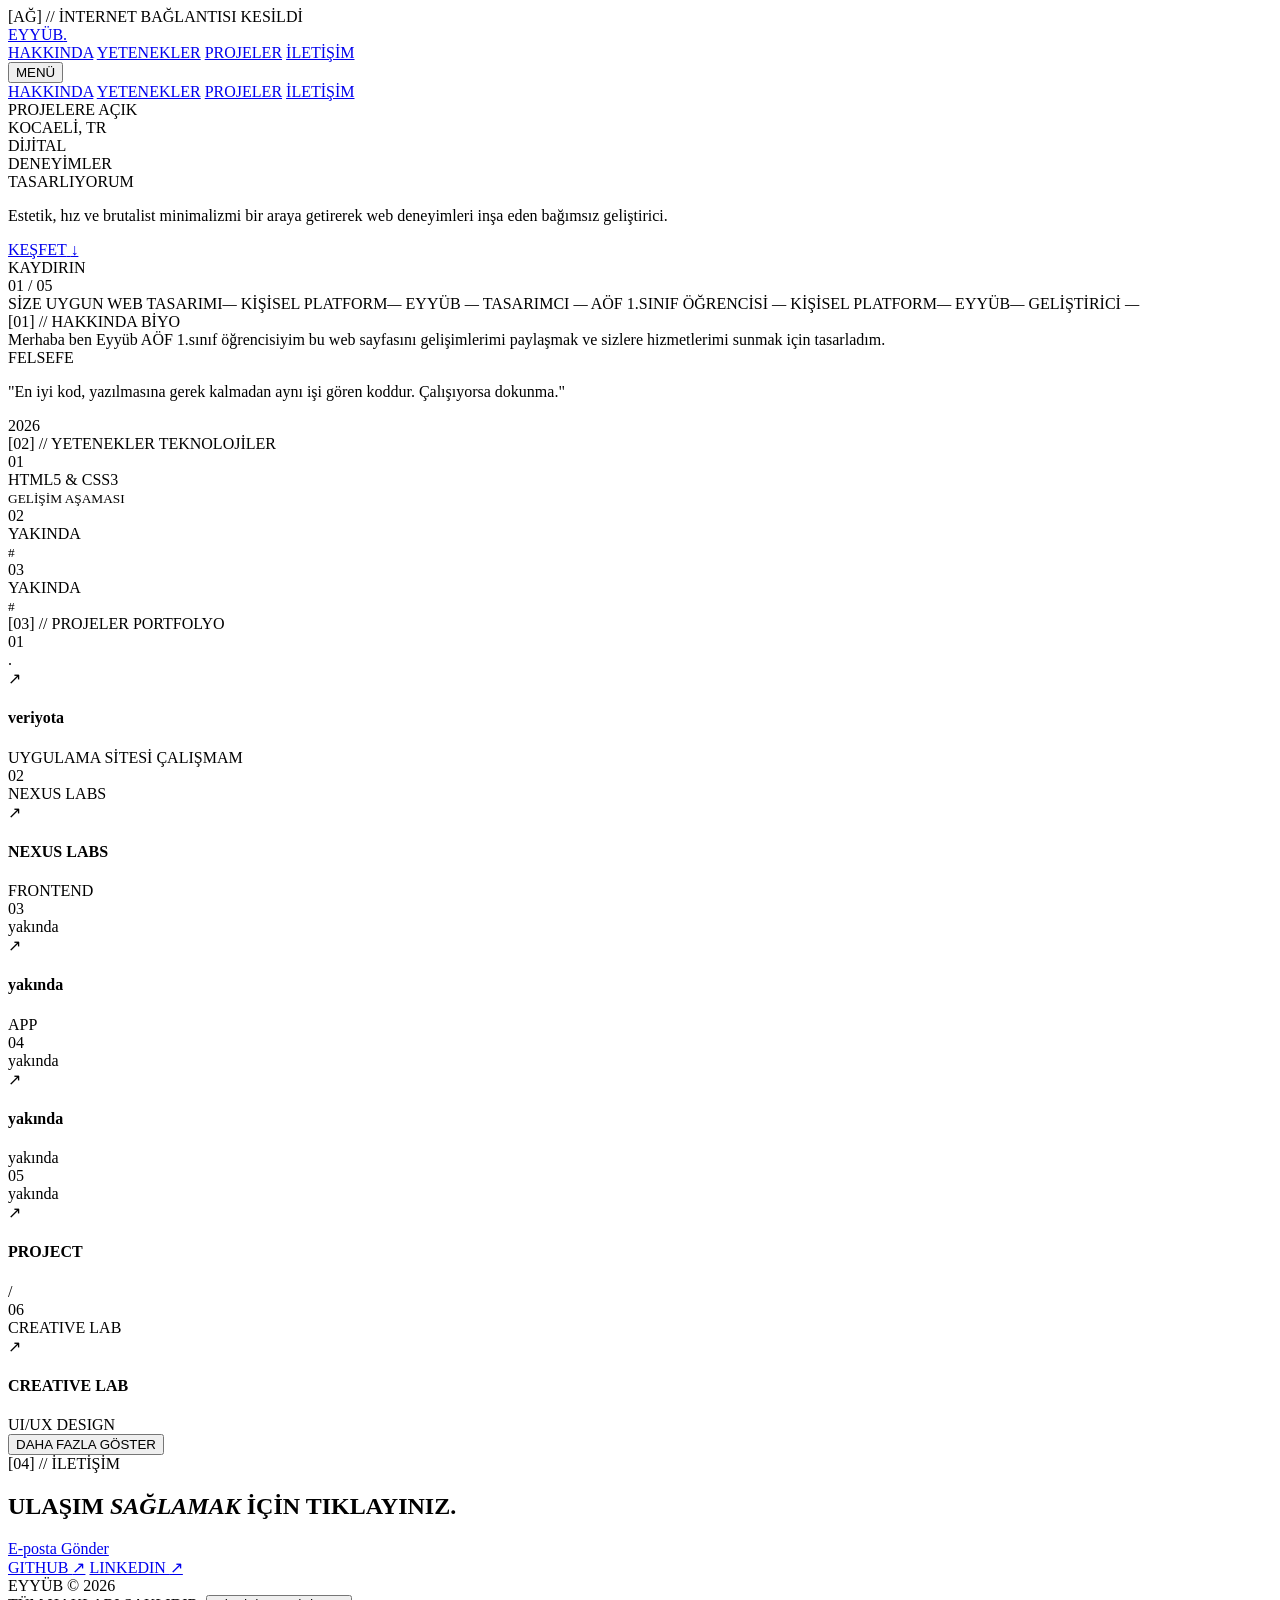
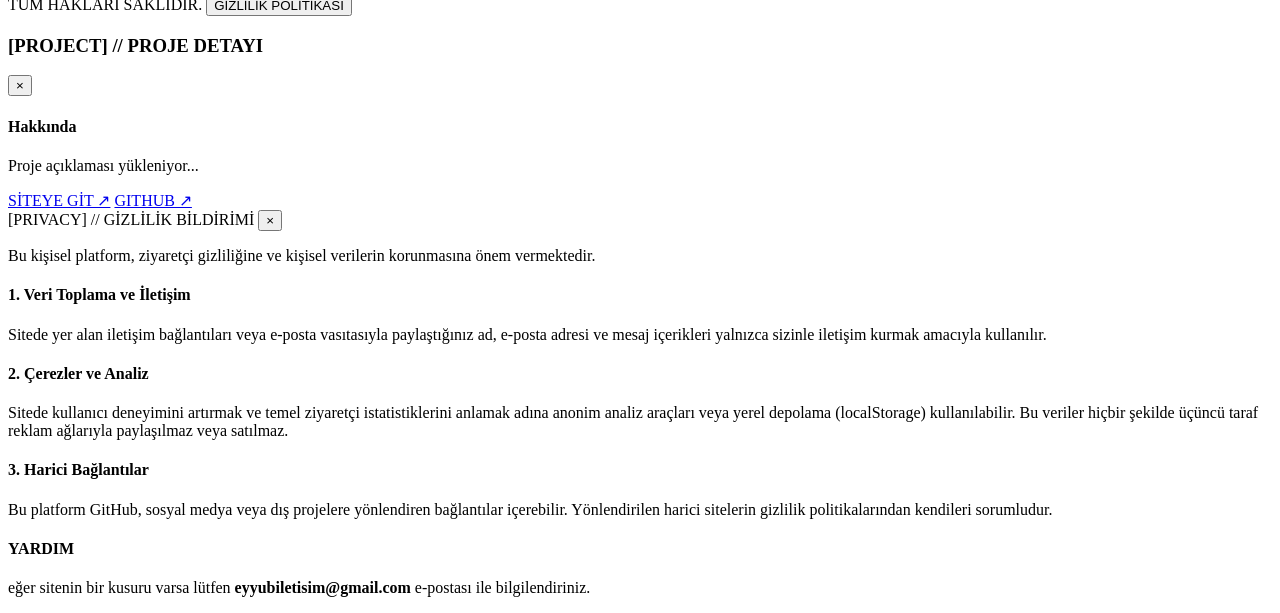
==== index.html @ a9a0acee "index.html" ====
<!doctype html>
<html lang="tr">
  <head>
    <meta charset="UTF-8" />
    <meta name="viewport" content="width=device-width, initial-scale=1.0" />
    <title>EYYÜB — Tasarımcı & Geliştirici</title>

    <!-- Google Fonts -->
    <link rel="preconnect" href="https://fonts.googleapis.com" />
    <link rel="preconnect" href="https://fonts.gstatic.com" crossorigin />
    <link
      href="https://fonts.googleapis.com/css2?family=Plus+Jakarta+Sans:wght@300;400;600;800&family=Space+Mono:ital,wght@0,400;0,700;1,400&display=swap"
      rel="stylesheet"
    />

    <!-- CSS Dosyası -->
    <link rel="stylesheet" href="style.css" />
  </head>
  <body>
    <!-- GLOBAL BİLDİRİM BANNER'I (TOAST) -->
    <div id="bildirimKutusu" class="bildirim-kutusu">
      <span id="bildirimMetni">[AĞ] // İNTERNET BAĞLANTISI KESİLDİ</span>
    </div>

    <!-- ÖZEL FARE İMLECİ & YILDIZ IŞIĞI -->
    <div id="cursorIsik" class="cursor-isik"></div>

    <!-- YÜKLEME EKRANI (PRELOADER) -->
    <div id="yuklemeEkrani" class="yukleme-ekrani">
      <div class="yukleme-icerik">
        <span id="yuklemeSayi">00</span>
        <div class="yukleme-bar">
          <div id="yuklemeCizgi"></div>
        </div>
        <p>SAYFA HAZIRLANIYOR</p>
      </div>
    </div>

    <!-- MASAÜSTÜ NAVİGASYON -->
    <header class="ust-bar">
      <a href="#" class="logo">EYYÜB<span>.</span></a>
      <nav class="masaustu-navigasyon">
        <a href="#hakkimda">HAKKINDA</a>
        <a href="#yetenekler">YETENEKLER</a>
        <a href="#projeler">PROJELER</a>
        <a href="#iletisim">İLETİŞİM</a>
      </nav>
      <button id="mobilMenuButon" class="mobil-menu-buton">MENÜ</button>
    </header>

    <!-- MOBİL NAVİGASYON -->
    <div id="mobilNavigasyon" class="mobil-navigasyon">
      <div class="mobil-linkler">
        <a href="#hakkimda">HAKKINDA</a>
        <a href="#yetenekler">YETENEKLER</a>
        <a href="#projeler">PROJELER</a>
        <a href="#iletisim">İLETİŞİM</a>
      </div>
    </div>

    <!-- HERO BÖLÜMÜ -->
    <section class="hero-bolum">
      <div class="hero-ust">
        <div class="durum"><i></i> PROJELERE AÇIK</div>
        <div class="konum">KOCAELİ, TR</div>
      </div>

      <div class="hero-dekor hero-dekor-1"></div>
      <div class="hero-dekor hero-dekor-2"></div>

      <div class="hero-baslik">
        <div class="baslik-satiri">
          <span class="hero-satir">DİJİTAL</span>
        </div>
        <div class="baslik-satiri">
          <span class="hero-satir vurgu">DENEYİMLER</span>
        </div>
        <div class="baslik-satiri">
          <span class="hero-satir">TASARLIYORUM</span>
        </div>
      </div>

      <div class="hero-alt">
        <div class="hero-aciklama">
          <p class="saga-kayan-metin">
            Estetik, hız ve brutalist minimalizmi bir araya getirerek web
            deneyimleri inşa eden bağımsız geliştirici.
          </p>
        </div>
        <a href="#projeler" class="yuvarlak-buton">
          <span>KEŞFET</span>
          <i>↓</i>
        </a>
      </div>

      <div class="asagi-gosterge">
        <span>KAYDIRIN</span>
        <div class="asagi-cizgi"><span></span></div>
        <span>01 / 05</span>
      </div>
    </section>

    <!-- HAREKETLİ ŞERİT (MARQUEE) -->
    <div class="hareketli-serit">
      <div class="serit-icerik">
        <span
          >SİZE UYGUN WEB TASARIMI<i>—</i> KİŞİSEL PLATFORM<i>—</i> EYYÜB
          <i>—</i> TASARIMCI <i>—</i></span
        >
        <span
          >AÖF 1.SINIF ÖĞRENCİSİ <i>—</i> KİŞİSEL PLATFORM<i>—</i> EYYÜB<i>—</i>
          GELİŞTİRİCİ <i>—</i></span
        >
      </div>
    </div>

    <!-- HAKKIMDA BÖLÜMÜ -->
    <section id="hakkimda" class="bölüm">
      <div class="bolum-basligi">
        <span>[01] // HAKKINDA</span>
        <span>BİYO</span>
      </div>
      <div class="buyuk-metin scroll-reveal">
        Merhaba ben Eyyüb <span>AÖF 1.sınıf</span> öğrencisiyim bu web sayfasını
        gelişimlerimi paylaşmak ve sizlere hizmetlerimi sunmak için tasarladım.
      </div>
      <div class="hakkimda-grid">
        <div class="hakkimda-giris scroll-reveal tilt-efekt">
          <span class="etiket">FELSEFE</span>
          <p class="">
            "En iyi kod, yazılmasına gerek kalmadan aynı işi gören koddur.
            Çalışıyorsa dokunma."
          </p>
        </div>
        <div class="hakkimda-numara">
          <span>2026</span>
        </div>
      </div>
    </section>

    <!-- YETENEKLER BÖLÜMÜ -->
    <section id="yetenekler" class="yetenekler">
      <div class="yetenekler-baslik">
        <span>[02] // YETENEKLER</span>
        <span>TEKNOLOJİLER</span>
      </div>
      <div class="yetenek-listesi">
        <div class="yetenek-satiri scroll-reveal tilt-efekt">
          <span>01</span>
          <div>HTML5 & CSS3</div>
          <small>GELİŞİM AŞAMASI</small>
        </div>
        <div class="yetenek-satiri scroll-reveal tilt-efekt">
          <span>02</span>
          <div>YAKINDA</div>
          <small>#</small>
        </div>
        <div class="yetenek-satiri scroll-reveal tilt-efekt">
          <span>03</span>
          <div>YAKINDA</div>
          <small>#</small>
        </div>
      </div>
    </section>

    <!-- PROJELER BÖLÜMÜ -->
    <section id="projeler" class="bölüm">
      <div class="bolum-basligi">
        <span>[03] // PROJELER</span>
        <span>PORTFOLYO</span>
      </div>

      <div class="proje-grid">
        <!-- 01 VERİYOTA -->
        <div
          class="proje-karti gorunur scroll-reveal tilt-efekt"
          data-baslik="VERİYOTA PROJESİ"
          data-aciklama="Veriyota uygulaması için hazırlanmış konsept web tasarımı çalışmasıdır."
          data-site="https://eyyubyasin.github.io/Veriyota-projesi/"
          data-github="https://github.com/eyyubyasin/Veriyota-projesi"
        >
          <div class="proje-gorsel">
            <span class="proje-numara">01</span>
            <span class="proje-resim"><img src="proje1.png" alt="" /></span>
            <div class="proje-yakinda">.</div>
            <span class="proje-ok">↗</span>
          </div>
          <div class="proje-bilgi">
            <h4>veriyota</h4>
            <span>UYGULAMA SİTESİ ÇALIŞMAM</span>
          </div>
        </div>

        <!-- 02 NEXUS LABS -->
        <div
          class="proje-karti gorunur scroll-reveal tilt-efekt"
          data-baslik="NEXUS LABS"
          data-aciklama="Modern ön yüz mimarisi ve arayüz bileşenleri ile geliştirilmiş proje."
          data-site="#"
          data-github="#"
        >
          <div class="proje-gorsel">
            <span class="proje-numara">02</span>
            <div class="proje-yakinda">NEXUS LABS</div>
            <span class="proje-ok">↗</span>
          </div>
          <div class="proje-bilgi">
            <h4>NEXUS LABS</h4>
            <span>FRONTEND</span>
          </div>
        </div>

        <!-- 03 yakında -->
        <div
          class="proje-karti gizli-proje tilt-efekt"
          data-baslik="yakında"
          data-aciklama="Yeni web uygulaması projesi yakında yayınlanacak."
          data-site="#"
          data-github="#"
        >
          <div class="proje-gorsel">
            <span class="proje-numara">03</span>
            <div class="proje-yakinda">yakında</div>
            <span class="proje-ok">↗</span>
          </div>
          <div class="proje-bilgi">
            <h4>yakında</h4>
            <span>APP</span>
          </div>
        </div>

        <!-- 04 yakında -->
        <div
          class="proje-karti gizli-proje tilt-efekt"
          data-baslik="yakında"
          data-aciklama="Hazırlık aşamasında olan yeni proje."
          data-site="#"
          data-github="#"
        >
          <div class="proje-gorsel">
            <span class="proje-numara">04</span>
            <div class="proje-yakinda">yakında</div>
            <span class="proje-ok">↗</span>
          </div>
          <div class="proje-bilgi">
            <h4>yakında</h4>
            <span>yakında</span>
          </div>
        </div>

        <!-- 05 PROJECT -->
        <div
          class="proje-karti gizli-proje tilt-efekt"
          data-baslik="PROJECT"
          data-aciklama="$"
          data-site="#"
          data-github="#"
        >
          <div class="proje-gorsel">
            <span class="proje-numara">05</span>
            <div class="proje-yakinda">yakında</div>
            <span class="proje-ok">↗</span>
          </div>
          <div class="proje-bilgi">
            <h4>PROJECT</h4>
            <span>/</span>
          </div>
        </div>

        <!-- 06 CREATIVE LAB -->
        <div
          class="proje-karti gizli-proje tilt-efekt"
          data-baslik="CREATIVE LAB"
          data-aciklama="UI/UX tasarım ve deneysel web arayüzleri."
          data-site="#"
          data-github="#"
        >
          <div class="proje-gorsel">
            <span class="proje-numara">06</span>
            <div class="proje-yakinda">CREATIVE LAB</div>
            <span class="proje-ok">↗</span>
          </div>
          <div class="proje-bilgi">
            <h4>CREATIVE LAB</h4>
            <span>UI/UX DESIGN</span>
          </div>
        </div>
      </div>

      <!-- Daha Fazla Yükle Butonu -->
      <div class="daha-fazla-container">
        <button id="dahaFazlaBtn" class="daha-fazla-btn">
          DAHA FAZLA GÖSTER
        </button>
      </div>
    </section>

    <!-- İLETİŞİM BÖLÜMÜ -->
    <section id="iletisim" class="bölüm">
      <div class="satis-icerik">
        <div class="scroll-reveal">
          <span class="etiket">[04] // İLETİŞİM</span>
          <h2 class="satis-baslik">
            ULAŞIM <em>SAĞLAMAK</em> İÇİN TIKLAYINIZ.
          </h2>
          <a
            href="mailto:eyyubiletisim@gmail.com?subject=Iletisim%20Formu&body=Merhaba,%20sitenizden%20ulasiyorum."
            class="mail-buton"
          >
            E-posta Gönder
          </a>
        </div>
        <div class="iletisim-linkleri scroll-reveal">
          <a href="https://github.com/eyyubyasin" class="iletisim-link"
            >GITHUB <span>↗</span></a
          >
          <a
            href="https://www.linkedin.com/in/eyy%C3%BCb-yasin-dursun-727663439?utm_source=share_via&utm_content=profile&utm_medium=member_android"
            class="iletisim-link"
            >LINKEDIN <span>↗</span></a
          >
        </div>
      </div>
    </section>

    <!-- FOOTER -->
    <footer class="footer">
      <div class="footer-ust">
        <span>EYYÜB © 2026</span>
        <div class="footer-sag">
          <span>TÜM HAKLARI SAKLIDIR.</span>
          <button id="gizlilikBtn" class="gizlilik-link">
            GİZLİLİK POLİTİKASI
          </button>
        </div>
      </div>
    </footer>

    <!-- PROJE ÖN İZLEME MODAL (TEK VE EN ALTTA) -->
    <div id="projeModal" class="proje-modal-arkaplan">
      <div class="proje-modal-kart">
        <div class="proje-modal-baslik">
          <h3 id="modalProjeBaslik">[PROJECT] // PROJE DETAYI</h3>
          <button id="projeModalKapat" class="proje-kapat-btn">
            &times;
          </button>
        </div>
        <div class="proje-modal-govde">
          <h4>Hakkında</h4>
          <p id="modalProjeAciklama">Proje açıklaması yükleniyor...</p>

          <div class="proje-modal-linkler">
            <a
              id="modalSiteLink"
              href="#"
              target="_blank"
              class="proje-link-btn site-btn"
              >SİTEYE GİT ↗</a
            >
            <a
              id="modalGithubLink"
              href="#"
              target="_blank"
              class="proje-link-btn github-btn"
              >GITHUB ↗</a
            >
          </div>
        </div>
      </div>
    </div>

    <!-- GİZLİLİK MODAL -->
    <div id="gizlilikModal" class="gizlilik-modal-arkaplan">
      <div class="gizlilik-modal-kart">
        <div class="gizlilik-modal-baslik">
          <span>[PRIVACY] // GİZLİLİK BİLDİRİMİ</span>
          <button id="modalKapat" class="gizlilik-kapat-btn">&times;</button>
        </div>
        <div class="gizlilik-modal-govde">
          <p>
            Bu kişisel platform, ziyaretçi gizliliğine ve kişisel verilerin
            korunmasına önem vermektedir.
          </p>

          <h4>1. Veri Toplama ve İletişim</h4>
          <p>
            Sitede yer alan iletişim bağlantıları veya e-posta vasıtasıyla
            paylaştığınız ad, e-posta adresi ve mesaj içerikleri yalnızca
            sizinle iletişim kurmak amacıyla kullanılır.
          </p>

          <h4>2. Çerezler ve Analiz</h4>
          <p>
            Sitede kullanıcı deneyimini artırmak ve temel ziyaretçi
            istatistiklerini anlamak adına anonim analiz araçları veya yerel
            depolama (localStorage) kullanılabilir. Bu veriler hiçbir şekilde
            üçüncü taraf reklam ağlarıyla paylaşılmaz veya satılmaz.
          </p>

          <h4>3. Harici Bağlantılar</h4>
          <p>
            Bu platform GitHub, sosyal medya veya dış projelere yönlendiren
            bağlantılar içerebilir. Yönlendirilen harici sitelerin gizlilik
            politikalarından kendileri sorumludur.
          </p>
          <h4>YARDIM</h4>
          <p>eğer sitenin bir kusuru varsa lütfen<!-- Kopyalanmasını istediğin kelimeye 'kopyala-metin' sınıfı ve data-kopyala niteliği veriyoruz -->
<span class="kopyala-metin" onclick="metniKopyala(this)" style="font-weight: bold;">eyyubiletisim@gmail.com</span>   e-postası ile bilgilendiriniz.</p>
        </div>
      </div>
    </div>

    <!-- JAVASCRIPT KODLARI -->
    <script>
      window.addEventListener("DOMContentLoaded", () => {
        // 1. PRELOADER
        const yuklemeEkrani = document.getElementById("yuklemeEkrani");
        const yuklemeSayi = document.getElementById("yuklemeSayi");
        const yuklemeCizgi = document.getElementById("yuklemeCizgi");

        let sayac = 0;

        const interval = setInterval(() => {
          sayac += Math.floor(Math.random() * 8) + 4;

          if (sayac >= 100) {
            sayac = 100;
            clearInterval(interval);

            setTimeout(() => {
              if (yuklemeEkrani) {
                yuklemeEkrani.style.transform = "translateY(-100%)";
                yuklemeEkrani.style.opacity = "0";

                setTimeout(() => {
                  yuklemeEkrani.style.display = "none";
                }, 800);
              }
            }, 200);
          }

          if (yuklemeSayi)
            yuklemeSayi.textContent = sayac < 10 ? "0" + sayac : sayac;
          if (yuklemeCizgi) yuklemeCizgi.style.width = sayac + "%";
        }, 30);

        // 2. MOBİL MENÜ
        const mobilMenuButon = document.getElementById("mobilMenuButon");
        if (mobilMenuButon) {
          mobilMenuButon.addEventListener("click", () => {
            document.body.classList.toggle("menu-acik");
          });
        }

        document.querySelectorAll(".mobil-linkler a").forEach((link) => {
          link.addEventListener("click", () => {
            document.body.classList.remove("menu-acik");
          });
        });

        // 3. DAHA FAZLA PROJE GÖSTER
        const dahaFazlaBtn = document.getElementById("dahaFazlaBtn");
        const yuklenecekAdet = 3;

        if (dahaFazlaBtn) {
          dahaFazlaBtn.addEventListener("click", () => {
            const gizliProjeler = document.querySelectorAll(
              ".proje-karti.gizli-proje",
            );

            for (
              let i = 0;
              i < yuklenecekAdet && i < gizliProjeler.length;
              i++
            ) {
              gizliProjeler[i].classList.remove("gizli-proje");
              gizliProjeler[i].classList.add("gorunur");
            }

            const kalanGizli = document.querySelectorAll(
              ".proje-karti.gizli-proje",
            );
            if (kalanGizli.length === 0) {
              dahaFazlaBtn.style.display = "none";
            }
          });
        }

        // 4. SCROLLSPY (ÜST MENÜ AKTİF SEÇİCİ)
        const bolumler = document.querySelectorAll("section[id]");
        const navLinkleri = document.querySelectorAll(".masaustu-navigasyon a");

        function aktifMenuyuGuncelle() {
          let mevcutBolumId = "";
          const scrollY = window.scrollY;

          bolumler.forEach((bolum) => {
            const bolumUst = bolum.offsetTop - 150;
            const bolumYukseklik = bolum.offsetHeight;

            if (scrollY >= bolumUst && scrollY < bolumUst + bolumYukseklik) {
              mevcutBolumId = bolum.getAttribute("id");
            }
          });

          navLinkleri.forEach((link) => {
            link.classList.remove("aktif-link");
            if (link.getAttribute("href") === `#${mevcutBolumId}`) {
              link.classList.add("aktif-link");
            }
          });
        }

        // 5. SAĞA KAYAN METİNLER
        const kayanMetinler = document.querySelectorAll(".saga-kayan-metin");

        function metinleriKaydir() {
          const scrollY = window.scrollY;
          kayanMetinler.forEach((metin) => {
            const kaymaMiktari = scrollY * 0.05;
            metin.style.transform = `translateX(${kaymaMiktari}px)`;
          });
        }

        // 6. SCROLL REVEAL (AŞAĞIDAN GELEN ELEMANLAR)
        const revealElemanlar = document.querySelectorAll(".scroll-reveal");
        const revealObserver = new IntersectionObserver(
          (entries) => {
            entries.forEach((entry) => {
              if (entry.isIntersecting) {
                entry.target.classList.add("gorundu");
              }
            });
          },
          { threshold: 0.15 }
        );

        revealElemanlar.forEach((el) => revealObserver.observe(el));

        // SCROLL OLAYLARINI DİNLE
        window.addEventListener("scroll", () => {
          aktifMenuyuGuncelle();
          metinleriKaydir();
        });

        aktifMenuyuGuncelle();

        // 7. YILDIZ KAYMASI VE ÖZEL MOUSE İMLECİ
        const cursorIsik = document.getElementById("cursorIsik");
        const isTouchDevice = window.matchMedia("(pointer: coarse)").matches;

        if (cursorIsik && !isTouchDevice) {
          let sonX = 0;
          let sonY = 0;

          window.addEventListener("mousemove", (e) => {
            const posX = e.clientX;
            const posY = e.clientY;

            cursorIsik.style.left = `${posX}px`;
            cursorIsik.style.top = `${posY}px`;

            const mesafe = Math.hypot(posX - sonX, posY - sonY);
            if (mesafe > 8) {
              yildizOlustur(posX, posY);
              sonX = posX;
              sonY = posY;
            }
          });

          function yildizOlustur(x, y) {
            const yildiz = document.createElement("div");
            yildiz.className = "yildiz-parcacik";

            const boyut = Math.random() * 4 + 3;
            yildiz.style.width = `${boyut}px`;
            yildiz.style.height = `${boyut}px`;

            const sapmaX = (Math.random() - 0.5) * 12;
            const sapmaY = (Math.random() - 0.5) * 12;

            yildiz.style.left = `${x + sapmaX}px`;
            yildiz.style.top = `${y + sapmaY}px`;

            document.body.appendChild(yildiz);

            setTimeout(() => {
              yildiz.remove();
            }, 800);
          }
        }

        // 8. 3D TILT VE FAREYİ TAKİP EDEN ISIK EFEKTİ
        const tiltElemanlari = document.querySelectorAll(".tilt-efekt");

        if (!isTouchDevice) {
          tiltElemanlari.forEach((el) => {
            el.addEventListener("mousemove", (e) => {
              const rect = el.getBoundingClientRect();
              const x = e.clientX - rect.left;
              const y = e.clientY - rect.top;

              const centerX = rect.width / 2;
              const centerY = rect.height / 2;
              const rotateX = ((y - centerY) / centerY) * -6;
              const rotateY = ((x - centerX) / centerX) * 6;

              el.style.transform = `perspective(1000px) rotateX(${rotateX}deg) rotateY(${rotateY}deg) scale3d(1.01, 1.01, 1.01)`;
              el.style.setProperty("--mouse-x", `${x}px`);
              el.style.setProperty("--mouse-y", `${y}px`);
            });

            el.addEventListener("mouseleave", () => {
              el.style.transform = "perspective(1000px) rotateX(0deg) rotateY(0deg) scale3d(1, 1, 1)";
            });
          });
        }
      });

      // GİZLİLİK MODAL KONTROLÜ
      const gizlilikModal = document.getElementById("gizlilikModal");
      const gizlilikBtn = document.getElementById("gizlilikBtn");
      const modalKapat = document.getElementById("modalKapat");

      if (gizlilikBtn && gizlilikModal) {
        gizlilikBtn.addEventListener("click", () => {
          gizlilikModal.style.display = "flex";
        });

        if (modalKapat) {
          modalKapat.addEventListener("click", () => {
            gizlilikModal.style.display = "none";
          });
        }

        window.addEventListener("click", (e) => {
          if (e.target === gizlilikModal) {
            gizlilikModal.style.display = "none";
          }
        });
      }

      // PROJE MODAL KONTROLÜ
      const projeModal = document.getElementById("projeModal");
      const projeModalKapat = document.getElementById("projeModalKapat");
      const modalProjeBaslik = document.getElementById("modalProjeBaslik");
      const modalProjeAciklama = document.getElementById("modalProjeAciklama");
      const modalSiteLink = document.getElementById("modalSiteLink");
      const modalGithubLink = document.getElementById("modalGithubLink");

      document.addEventListener("click", (e) => {
        const kart = e.target.closest(".proje-karti");

        if (kart) {
          const baslik = kart.getAttribute("data-baslik") || "PROJE DETAYI";
          const aciklama =
            kart.getAttribute("data-aciklama") ||
            "Bu proje için henüz açıklama eklenmedi.";
          const site = kart.getAttribute("data-site") || "#";
          const github = kart.getAttribute("data-github") || "#";

          if (modalProjeBaslik)
            modalProjeBaslik.textContent = `[PROJECT] // ${baslik}`;
          if (modalProjeAciklama) modalProjeAciklama.textContent = aciklama;
          if (modalSiteLink) modalSiteLink.href = site;
          if (modalGithubLink) modalGithubLink.href = github;

          if (projeModal) {
            projeModal.style.display = "flex";
            document.body.style.overflow = "hidden";
          }
        }
      });

      if (projeModalKapat) {
        projeModalKapat.addEventListener("click", (e) => {
          e.stopPropagation();
          if (projeModal) {
            projeModal.style.display = "none";
            document.body.style.overflow = "auto";
          }
        });
      }

      window.addEventListener("click", (e) => {
        if (e.target === projeModal) {
          projeModal.style.display = "none";
          document.body.style.overflow = "auto";
        }
      });

      // SAĞ TIK VE F12 KORUMASI
      document.addEventListener("contextmenu", (e) => {
        e.preventDefault();
      });

      document.addEventListener("keydown", (e) => {
        if (e.key === "F12") e.preventDefault();
        if (e.ctrlKey && e.shiftKey && (e.key === "I" || e.key === "i")) e.preventDefault();
        if (e.ctrlKey && e.shiftKey && (e.key === "J" || e.key === "j")) e.preventDefault();
        if (e.ctrlKey && e.shiftKey && (e.key === "C" || e.key === "c")) e.preventDefault();
        if (e.ctrlKey && (e.key === "U" || e.key === "u")) e.preventDefault();
      });

      // GÜVENLİK, AĞ VE HATA YÖNETİM SİSTEMİ
      const bildirimKutusu = document.getElementById("bildirimKutusu");
      const bildirimMetni = document.getElementById("bildirimMetni");
      let bildirimZamanlayici = null;

      function bildirimGoster(mesaj, tur = "basari", sure = 4000) {
        if (!bildirimKutusu || !bildirimMetni) return;

        clearTimeout(bildirimZamanlayici);

        bildirimMetni.textContent = mesaj;
        bildirimKutusu.className = "bildirim-kutusu aktif " + tur;

        if (sure > 0) {
          bildirimZamanlayici = setTimeout(() => {
            bildirimKutusu.classList.remove("aktif");
          }, sure);
        }
      }

      window.addEventListener("offline", () => {
        bildirimGoster("[AĞ] // İNTERNET BAĞLANTISI KESİLDİ", "hata", 0);
      });

      window.addEventListener("online", () => {
        bildirimGoster("[AĞ] // BAĞLANTI YENİDEN SAĞLANDI", "basari", 3000);
      });

      if (!navigator.onLine) {
        bildirimGoster("[AĞ] // ÇEVRİMDIŞI MODDA ÇALIŞILIYOR", "hata", 0);
      }

      if ('connection' in navigator) {
        const conn = navigator.connection;
        if (conn.effectiveType === '2g' || conn.saveData) {
          bildirimGoster("[SİSTEM] // YAVAŞ BAĞLANTI ALGILANDI", "hata", 5000);
        }
      }

      window.addEventListener("error", (e) => {
        console.error("Yakalanamayan Hata:", e.error);
        bildirimGoster("[SİSTEM HATASI] // BİR BİLEŞEN YÜKLENEMEDİ", "hata", 4000);
      });

      window.addEventListener("unhandledrejection", (e) => {
        console.error("Asenkron Hata:", e.reason);
        bildirimGoster("[VERİ HATASI] // İŞLEM TAMAMLANALAMADI", "hata", 4000);
      });

      document.addEventListener("dragstart", (e) => {
        if (e.target.tagName === "IMG") {
          e.preventDefault();
        }
      });
      function metniKopyala(element) {
    const metin = element.innerText;
    
    // Metni panoya kopyala
    navigator.clipboard.writeText(metin).then(() => {
        // Görsel geri bildirim (Kopyalandı efekti)
        const orijinalMetin = element.innerText;
        element.innerText = "Kopyalandı! ✓";
        element.style.backgroundColor = "#ffcc00";
        element.style.color = "#000000";

        // 1.5 saniye sonra eski haline döndür
        setTimeout(() => {
            element.innerText = orijinalMetin;
            element.style.backgroundColor = "rgba(255, 204, 0, 0.15)";
            element.style.color = "#ffcc00";
        }, 1500);
    });
}
    </script>
  </body>
</html>
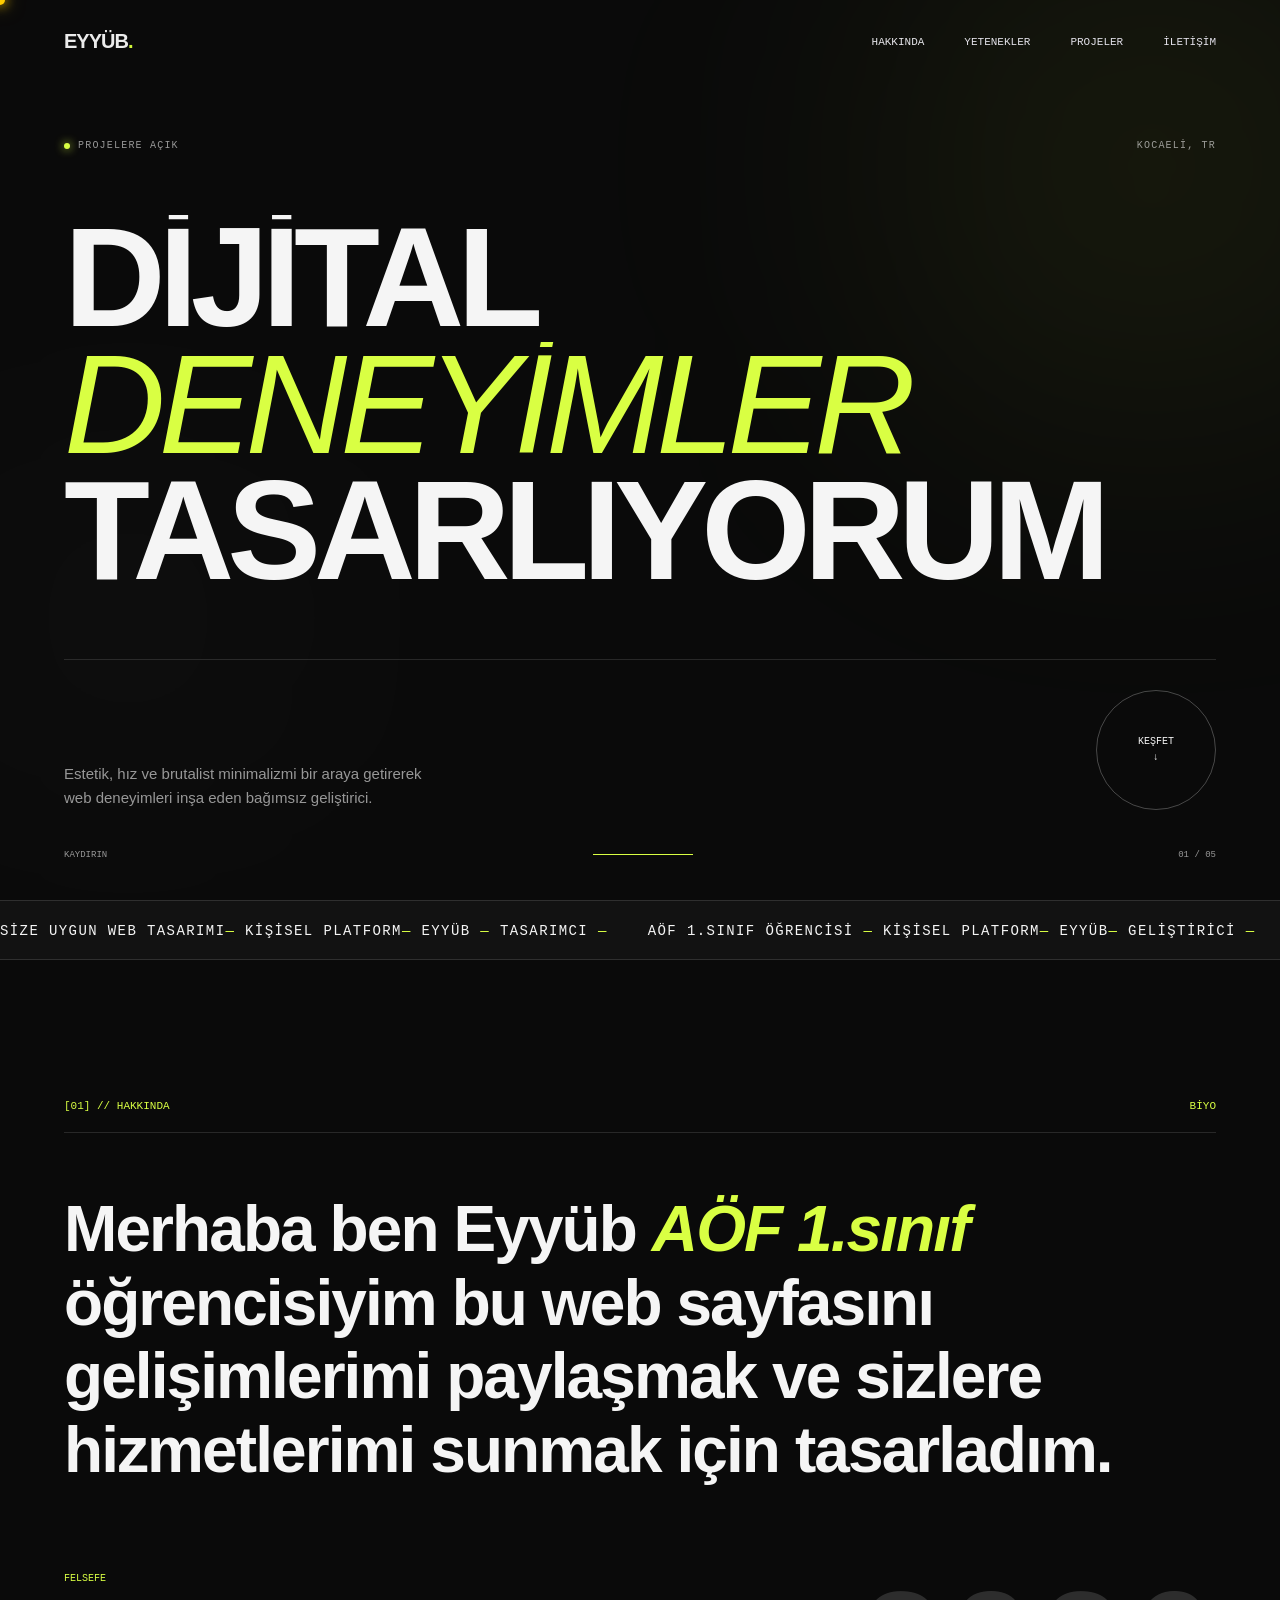
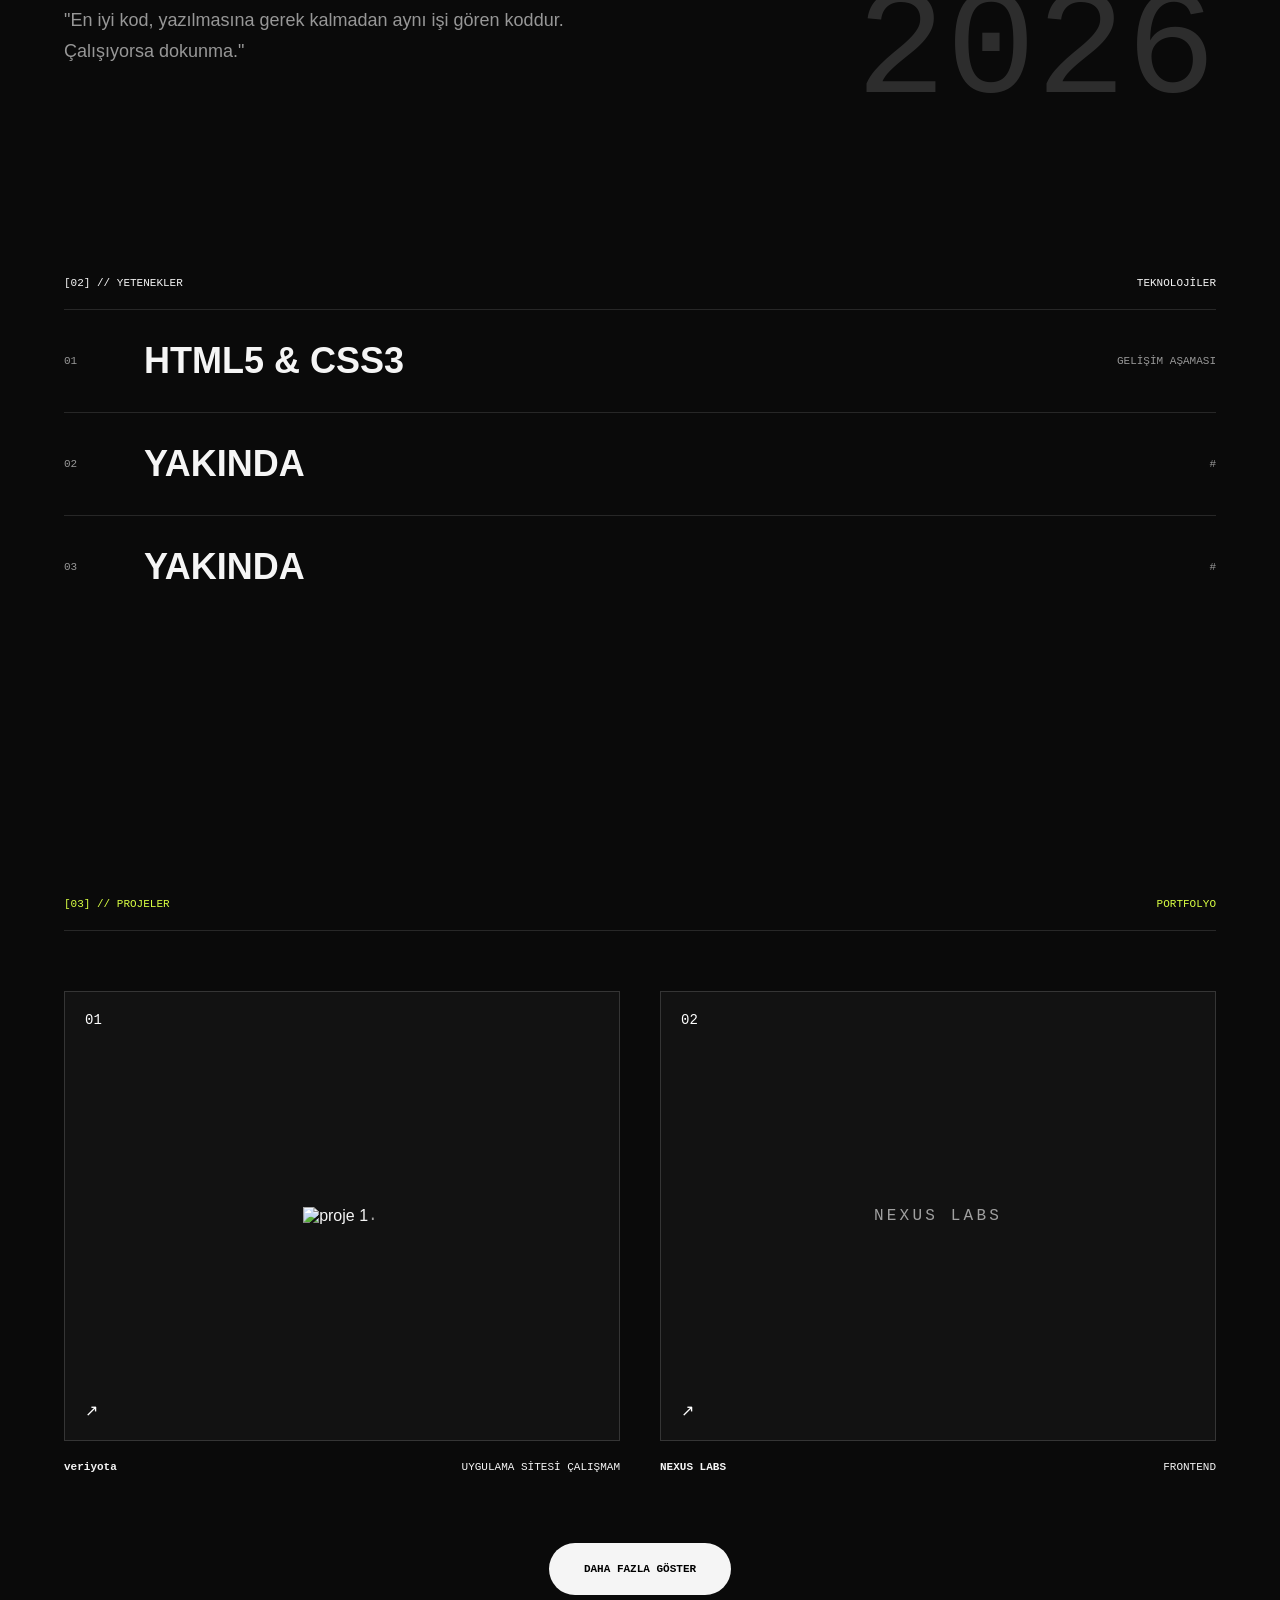
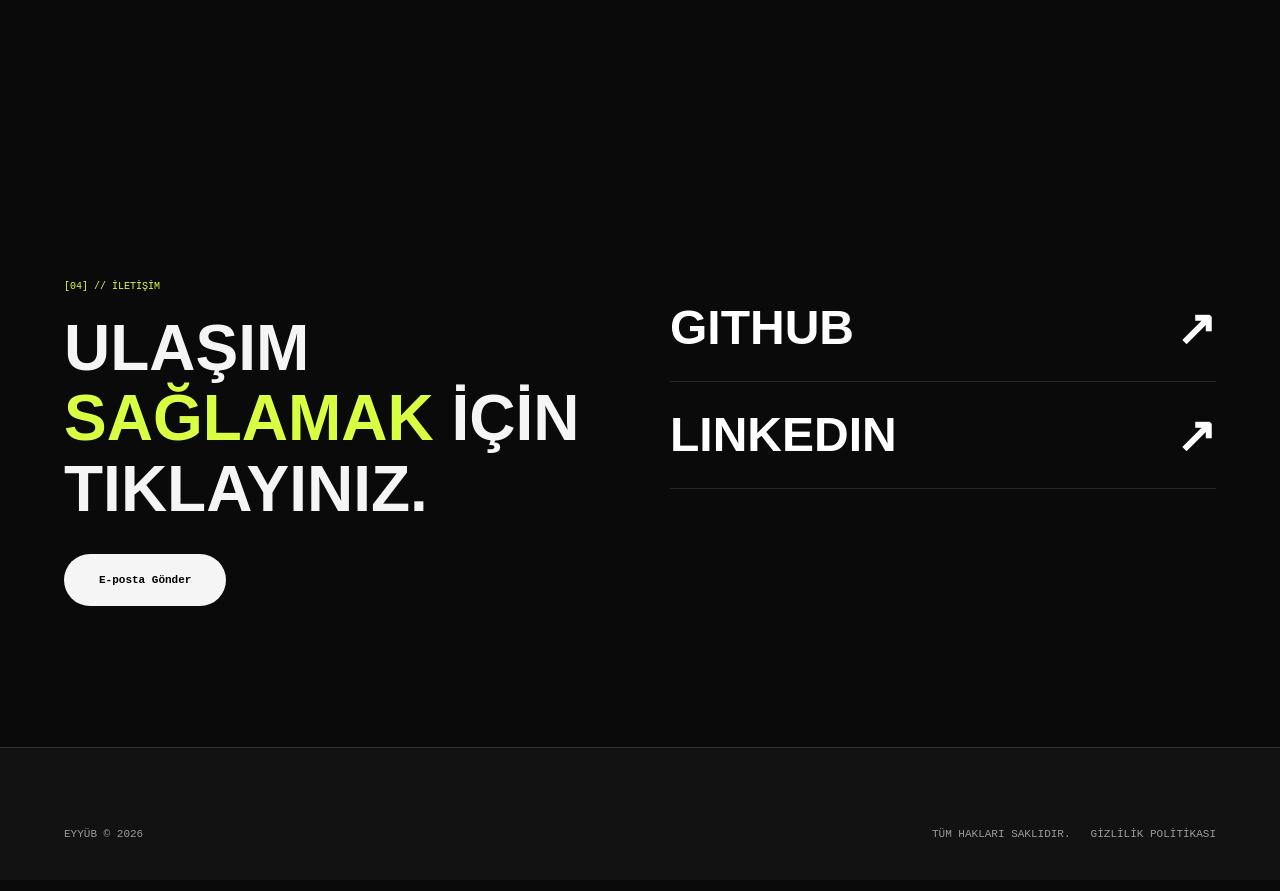
==== commit 658ac754: "Update index.html" ====
--- a/index.html
+++ b/index.html
@@ -181,7 +181,7 @@
         >
           <div class="proje-gorsel">
             <span class="proje-numara">01</span>
-            <span class="proje-resim"><img src="proje1.png" alt="" /></span>
+            <span class="proje-resim"><img src="proje1.png" alt="proje 1" /></span>
             <div class="proje-yakinda">.</div>
             <span class="proje-ok">↗</span>
           </div>
--- a/style.css
+++ b/style.css
@@ -0,0 +1,944 @@
+/* =============================================================
+   DEĞİŞKENLER VE TEMEL SIFIRLAMA
+   ============================================================= */
+:root {
+    --arka-plan: #0a0a0a;
+    --arka-plan-2: #121212;
+    --beyaz: #f5f5f5;
+    --beyaz-soluk: rgba(245, 245, 245, 0.6);
+    --siyah: #000000;
+    --vurgu: #d9ff43;
+    --cizgi: rgba(255, 255, 255, 0.12);
+    --cizgi-acik: rgba(255, 255, 255, 0.25);
+    
+    --font-ana: 'Plus Jakarta Sans', -apple-system, sans-serif;
+    --font-mono: 'Space Mono', monospace;
+    
+    --kenar: clamp(20px, 5vw, 80px);
+    --gecis: cubic-bezier(0.16, 1, 0.3, 1);
+}
+
+*, *::before, *::after {
+    margin: 0;
+    padding: 0;
+    box-sizing: border-box;
+}
+
+html {
+    background-color: var(--arka-plan);
+    color: var(--beyaz);
+    font-family: var(--font-ana);
+    overflow-x: hidden;
+    scroll-behavior: smooth;
+}
+
+body {
+    overflow-x: hidden;
+}
+
+section {
+    scroll-margin-top: 80px;
+}
+
+a {
+    color: inherit;
+    text-decoration: none;
+}
+
+/* =============================================================
+   YÜKLEME EKRANI (PRELOADER)
+   ============================================================= */
+.yukleme-ekrani {
+    position: fixed;
+    inset: 0;
+    background: var(--siyah);
+    z-index: 9999;
+    display: flex;
+    justify-content: center;
+    align-items: center;
+    transition: transform 0.8s var(--gecis), opacity 0.8s var(--gecis);
+}
+
+.yukleme-icerik {
+    display: flex;
+    flex-direction: column;
+    align-items: center;
+    gap: 20px;
+}
+
+.yukleme-icerik span {
+    font-family: var(--font-mono);
+    font-size: clamp(60px, 10vw, 120px);
+    font-weight: 700;
+    color: var(--vurgu);
+}
+
+.yukleme-bar {
+    width: 200px;
+    height: 2px;
+    background: var(--cizgi);
+    position: relative;
+    overflow: hidden;
+}
+
+#yuklemeCizgi {
+    position: absolute;
+    left: 0;
+    top: 0;
+    height: 100%;
+    width: 0%;
+    background: var(--vurgu);
+    transition: width 0.1s linear;
+}
+
+.yukleme-icerik p {
+    font-family: var(--font-mono);
+    font-size: 10px;
+    letter-spacing: 0.2em;
+    color: var(--beyaz-soluk);
+}
+
+/* =============================================================
+   NAVİGASYON
+   ============================================================= */
+.ust-bar {
+    position: fixed;
+    top: 0;
+    left: 0;
+    width: 100%;
+    padding: 30px var(--kenar);
+    display: flex;
+    justify-content: space-between;
+    align-items: center;
+    z-index: 100;
+    mix-blend-mode: difference;
+}
+
+.logo {
+    font-weight: 800;
+    font-size: 20px;
+    letter-spacing: -0.05em;
+}
+
+.logo span {
+    color: var(--vurgu);
+}
+
+.masaustu-navigasyon {
+    display: flex;
+    gap: 40px;
+    font-family: var(--font-mono);
+    font-size: 11px;
+}
+
+.masaustu-navigasyon a {
+    transition: color 0.3s ease;
+}
+
+.masaustu-navigasyon a:hover,
+.masaustu-navigasyon a.aktif-link {
+    color: var(--vurgu, #d9ff43) !important;
+}
+
+.mobil-menu-buton {
+    display: none;
+    background: none;
+    border: none;
+    color: var(--beyaz);
+    font-family: var(--font-mono);
+    font-size: 12px;
+    cursor: pointer;
+}
+
+.mobil-menu-buton:hover {
+    color: #ffcc00;
+    transition: 0.8s;
+}
+
+.mobil-navigasyon {
+    position: fixed;
+    inset: 0;
+    background: var(--siyah);
+    z-index: 90;
+    display: flex;
+    align-items: center;
+    justify-content: center;
+    opacity: 0;
+    pointer-events: none;
+    transition: opacity 0.4s var(--gecis);
+}
+
+body.menu-acik .mobil-navigasyon {
+    opacity: 1;
+    pointer-events: all;
+}
+
+.mobil-linkler {
+    display: flex;
+    flex-direction: column;
+    gap: 20px;
+    text-align: center;
+    font-size: 32px;
+    font-weight: 800;
+}
+
+/* =============================================================
+   HERO BÖLÜMÜ
+   ============================================================= */
+.hero-bolum {
+    min-height: 100vh;
+    padding: 140px var(--kenar) 40px;
+    display: flex;
+    flex-direction: column;
+    justify-content: space-between;
+    position: relative;
+}
+
+.hero-ust {
+    display: flex;
+    justify-content: space-between;
+    font-family: var(--font-mono);
+    font-size: 10px;
+    letter-spacing: 0.12em;
+    color: var(--beyaz-soluk);
+}
+
+.durum {
+    display: flex;
+    align-items: center;
+    gap: 8px;
+}
+
+.durum i {
+    width: 6px;
+    height: 6px;
+    border-radius: 50%;
+    background: var(--vurgu);
+    box-shadow: 0 0 10px var(--vurgu);
+}
+
+.hero-dekor {
+    position: absolute;
+    border-radius: 50%;
+    filter: blur(140px);
+    pointer-events: none;
+    z-index: -1;
+}
+
+.hero-dekor-1 {
+    width: 40vw;
+    height: 40vw;
+    background: rgba(217, 255, 67, 0.08);
+    top: -10%;
+    right: -10%;
+}
+
+.hero-dekor-2 {
+    width: 30vw;
+    height: 30vw;
+    background: rgba(255, 255, 255, 0.03);
+    bottom: 10%;
+    left: -5%;
+}
+
+.hero-baslik {
+    margin: auto 0;
+    padding: 40px 0;
+}
+
+.baslik-satiri {
+    overflow: hidden;
+}
+
+.hero-satir {
+    display: block;
+    font-size: clamp(48px, 11vw, 160px);
+    font-weight: 800;
+    line-height: 0.9;
+    letter-spacing: -0.05em;
+    text-transform: uppercase;
+}
+
+.hero-satir.vurgu {
+    color: var(--vurgu);
+    font-style: italic;
+    font-weight: 300;
+}
+
+.hero-alt {
+    display: flex;
+    justify-content: space-between;
+    align-items: flex-end;
+    gap: 30px;
+    border-top: 1px solid var(--cizgi);
+    padding-top: 30px;
+}
+
+.hero-aciklama p {
+    max-width: 380px;
+    font-size: 15px;
+    color: var(--beyaz-soluk);
+    line-height: 1.6;
+}
+
+.yuvarlak-buton {
+    width: 120px;
+    height: 120px;
+    border-radius: 50%;
+    border: 1px solid var(--cizgi-acik);
+    display: flex;
+    flex-direction: column;
+    justify-content: center;
+    align-items: center;
+    font-family: var(--font-mono);
+    font-size: 10px;
+    gap: 5px;
+    transition: all 0.3s ease;
+}
+
+.yuvarlak-buton:hover {
+    background: #d1cfc8;
+    color: #000000;
+    border-color: #d1d1d1;
+    box-shadow: 0 0 20px rgba(109, 108, 106, 0.4);
+    transform: translateY(-2px);
+}
+
+.asagi-gosterge {
+    display: flex;
+    align-items: center;
+    justify-content: space-between;
+    font-family: var(--font-mono);
+    font-size: 9px;
+    color: var(--beyaz-soluk);
+    margin-top: 40px;
+}
+
+.asagi-cizgi {
+    width: 100px;
+    height: 1px;
+    background: var(--cizgi);
+    position: relative;
+    overflow: hidden;
+}
+
+.asagi-cizgi span {
+    position: absolute;
+    inset: 0;
+    background: var(--vurgu);
+    animation: kayanCizgi 2s infinite var(--gecis);
+}
+
+@keyframes kayanCizgi {
+    0% { transform: translateX(-100%); }
+    100% { transform: translateX(100%); }
+}
+
+/* =============================================================
+   HAREKETLİ ŞERİT & BÖLÜMLER
+   ============================================================= */
+.hareketli-serit {
+    border-top: 1px solid var(--cizgi);
+    border-bottom: 1px solid var(--cizgi);
+    padding: 20px 0;
+    overflow: hidden;
+    white-space: nowrap;
+    background: var(--arka-plan-2);
+}
+
+.serit-icerik {
+    display: inline-flex;
+    gap: 40px;
+    align-items: center;
+    animation: marquee 25s linear infinite;
+}
+
+.serit-icerik span {
+    font-family: var(--font-mono);
+    font-size: 14px;
+    letter-spacing: 0.1em;
+}
+
+.serit-icerik i {
+    color: var(--vurgu);
+    font-style: normal;
+}
+
+@keyframes marquee {
+    0% { transform: translateX(0); }
+    100% { transform: translateX(-50%); }
+}
+
+.bölüm {
+    padding: 140px var(--kenar);
+}
+
+.bolum-basligi {
+    display: flex;
+    justify-content: space-between;
+    font-family: var(--font-mono);
+    font-size: 11px;
+    color: var(--vurgu);
+    border-bottom: 1px solid var(--cizgi);
+    padding-bottom: 20px;
+    margin-bottom: 60px;
+}
+
+.buyuk-metin {
+    font-size: clamp(28px, 5vw, 64px);
+    font-weight: 600;
+    line-height: 1.15;
+    letter-spacing: -0.03em;
+    max-width: 1100px;
+    margin-bottom: 80px;
+}
+
+.buyuk-metin span {
+    color: var(--vurgu);
+    font-style: italic;
+}
+
+.hakkimda-grid {
+    display: grid;
+    grid-template-columns: 1fr 1fr;
+    gap: 60px;
+}
+
+.hakkimda-giris p {
+    font-size: 18px;
+    color: var(--beyaz-soluk);
+    line-height: 1.7;
+    margin-top: 20px;
+}
+
+.etiket {
+    font-family: var(--font-mono);
+    font-size: 10px;
+    color: var(--vurgu);
+}
+
+.hakkimda-numara {
+    display: flex;
+    flex-direction: column;
+    justify-content: flex-end;
+    align-items: flex-end;
+    font-family: var(--font-mono);
+    opacity: 0.15;
+    font-size: clamp(60px, 12vw, 150px);
+}
+
+.yetenekler {
+    padding: 0 var(--kenar) 140px;
+}
+
+.yetenekler-baslik {
+    display: flex;
+    justify-content: space-between;
+    font-family: var(--font-mono);
+    font-size: 11px;
+    margin-bottom: 20px;
+}
+
+.yetenek-satiri {
+    display: grid;
+    grid-template-columns: 80px 1fr auto;
+    padding: 30px 0;
+    border-top: 1px solid var(--cizgi);
+    align-items: center;
+    font-size: clamp(18px, 3vw, 36px);
+    font-weight: 700;
+}
+
+.yetenek-satiri span,
+.yetenek-satiri small {
+    font-family: var(--font-mono);
+    font-size: 11px;
+    color: var(--beyaz-soluk);
+    font-weight: 400;
+}
+
+/* =============================================================
+   PROJELER
+   ============================================================= */
+.proje-grid {
+    display: grid;
+    grid-template-columns: repeat(auto-fit, minmax(320px, 1fr));
+    gap: 40px;
+    margin-top: 60px;
+}
+
+.proje-karti {
+    display: flex;
+    flex-direction: column;
+    gap: 20px;
+    cursor: pointer;
+}
+
+.proje-gorsel {
+    width: 100%;
+    height: 450px;
+    aspect-ratio: 4/3;
+    position: relative;
+    display: flex;
+    justify-content: center;
+    align-items: center;
+    background-color: #121212;
+    border: 1px solid rgba(255, 255, 255, 0.15);
+    overflow: hidden;
+}
+
+.proje-numara {
+    position: absolute;
+    top: 20px;
+    left: 20px;
+    font-family: var(--font-mono, monospace);
+    font-size: 14px;
+    color: #ffffff;
+}
+
+.proje-yakinda {
+    font-family: var(--font-mono, monospace);
+    font-size: 16px;
+    letter-spacing: 0.2em;
+    color: #a0a0a0;
+    text-transform: uppercase;
+}
+
+.proje-ok {
+    position: absolute;
+    bottom: 20px;
+    left: 20px;
+    font-size: 16px;
+    color: #ffffff;
+    transition: transform 0.3s ease;
+}
+
+.proje-karti:hover .proje-ok {
+    transform: translate(3px, -3px);
+}
+
+.proje-bilgi {
+    display: flex;
+    justify-content: space-between;
+    align-items: flex-end;
+    font-family: var(--font-mono);
+    font-size: 11px;
+}
+
+.proje-karti.gizli-proje {
+    display: none;
+    opacity: 0;
+    transform: translateY(20px);
+}
+
+.proje-karti.gorunur {
+    display: flex;
+    animation: kartAcalim 0.4s forwards;
+}
+
+@keyframes kartAcalim {
+    to {
+        opacity: 1;
+        transform: translateY(0);
+    }
+}
+
+/* =============================================================
+   MODAL (PROJE & GİZLİLİK) STİLLERİ
+   ============================================================= */
+.proje-modal-arkaplan,
+.gizlilik-modal-arkaplan {
+    display: none;
+    position: fixed;
+    top: 0;
+    left: 0;
+    width: 100%;
+    height: 100%;
+    background-color: rgba(0, 0, 0, 0.85);
+    backdrop-filter: blur(8px);
+    z-index: 99999;
+    justify-content: center;
+    align-items: center;
+    padding: 20px;
+}
+
+.proje-modal-kart,
+.gizlilik-modal-kart {
+    background: var(--arka-plan-2, #121212);
+    border: 1px solid var(--cizgi, #333);
+    width: 100%;
+    max-width: 500px;
+    padding: 25px;
+    color: var(--beyaz-soluk, #ccc);
+    font-family: var(--font-mono, monospace);
+    box-shadow: 0 10px 30px rgba(0,0,0,0.6);
+    animation: modalGel 0.3s ease-out forwards;
+}
+
+@keyframes modalGel {
+    from { opacity: 0; transform: translateY(-15px); }
+    to { opacity: 1; transform: translateY(0); }
+}
+
+.proje-modal-baslik,
+.gizlilik-modal-baslik {
+    display: flex;
+    justify-content: space-between;
+    align-items: center;
+    border-bottom: 1px solid var(--cizgi, #333);
+    padding-bottom: 12px;
+    margin-bottom: 15px;
+    color: var(--beyaz, #ffffff);
+}
+
+.proje-modal-baslik h3 {
+    margin: 0;
+    font-size: 13px;
+    letter-spacing: 1px;
+}
+
+.proje-kapat-btn,
+.gizlilik-kapat-btn {
+    background: none;
+    border: none;
+    color: var(--beyaz-soluk, #ccc);
+    font-size: 24px;
+    cursor: pointer;
+    line-height: 1;
+    padding: 5px 10px;
+    position: relative;
+    z-index: 999;
+    transition: color 0.2s ease;
+}
+
+.proje-kapat-btn:hover,
+.gizlilik-kapat-btn:hover {
+    color: #ffffff;
+}
+
+.proje-modal-govde h4,
+.gizlilik-modal-govde h4 {
+    color: var(--beyaz, #ffffff);
+    margin: 10px 0 5px 0;
+    font-size: 12px;
+}
+
+.proje-modal-govde p {
+    font-size: 12px;
+    line-height: 1.6;
+    margin-bottom: 25px;
+}
+
+.gizlilik-modal-govde {
+    max-height: 55vh;
+    overflow-y: auto;
+    font-size: 11px;
+    line-height: 1.6;
+}
+
+.proje-modal-linkler {
+    display: flex;
+    gap: 12px;
+}
+
+.proje-link-btn {
+    flex: 1;
+    text-align: center;
+    padding: 10px 15px;
+    font-size: 11px;
+    font-weight: bold;
+    text-decoration: none;
+    border: 1px solid var(--cizgi, #444);
+    transition: all 0.3s ease;
+}
+
+.site-btn {
+    background-color: var(--beyaz, #ffffff);
+    color: #000000;
+}
+
+.site-btn:hover { background-color: #e0e0e0; }
+
+.github-btn {
+    background-color: transparent;
+    color: var(--beyaz, #ffffff);
+}
+
+.github-btn:hover {
+    border-color: var(--beyaz, #ffffff);
+    background-color: rgba(255, 255, 255, 0.05);
+}
+
+/* Butonlar */
+.daha-fazla-container {
+    text-align: center;
+    margin-top: 40px;
+}
+
+.daha-fazla-btn,
+.mail-buton {
+    display: inline-flex;
+    align-items: center;
+    gap: 15px;
+    background: var(--beyaz);
+    color: var(--siyah);
+    padding: 20px 35px;
+    border-radius: 100px;
+    font-family: var(--font-mono);
+    font-size: 11px;
+    font-weight: 700;
+    margin-top: 30px;
+    transition: transform 0.3s ease, background 0.3s ease;
+    border: none;
+    cursor: pointer;
+}
+
+.daha-fazla-btn:hover,
+.mail-buton:hover {
+    background: var(--vurgu);
+    transform: translateY(-3px);
+}
+
+.daha-fazla-btn:active,
+.mail-buton:active {
+    background-color: #ffcc00;
+}
+
+/* İletişim ve Footer */
+.satis-icerik {
+    display: grid;
+    grid-template-columns: 1fr 1fr;
+    gap: 60px;
+}
+
+.satis-baslik {
+    font-size: clamp(32px, 5vw, 64px);
+    line-height: 1.1;
+    margin-top: 20px;
+}
+
+.satis-baslik em {
+    color: var(--vurgu);
+    font-style: normal;
+}
+
+.iletisim-link {
+    display: flex;
+    justify-content: space-between;
+    padding: 25px 0;
+    border-bottom: 1px solid var(--cizgi);
+    font-size: clamp(24px, 4vw, 48px);
+    font-weight: 700;
+    background: linear-gradient(to right, #ffcc00 50%, #ffffff 50%);
+    background-size: 200% 100%;
+    background-position: 100% 0;
+    background-clip: text;
+    -webkit-background-clip: text;
+    -webkit-text-fill-color: transparent;
+    transition: background-position 0.4s ease;
+}
+
+.iletisim-link:hover {
+    background-position: 0 0;
+}
+
+.footer {
+    padding: 80px var(--kenar) 40px;
+    border-top: 1px solid var(--cizgi);
+    background: var(--arka-plan-2);
+}
+
+.footer-ust {
+    display: flex;
+    justify-content: space-between;
+    align-items: center;
+    font-family: var(--font-mono);
+    font-size: 11px;
+    color: var(--beyaz-soluk);
+}
+
+.footer-sag {
+    display: flex;
+    align-items: center;
+    gap: 20px;
+}
+
+.gizlilik-link {
+    background: none;
+    border: none;
+    color: var(--beyaz-soluk);
+    font-family: var(--font-mono);
+    font-size: 11px;
+    cursor: pointer;
+    transition: color 0.3s ease;
+    padding: 0;
+    text-transform: uppercase;
+}
+
+.gizlilik-link:hover {
+    color: var(--beyaz, #ffffff);
+    text-decoration: underline;
+}
+
+/* MOBİL UYUMLULUK */
+@media (max-width: 768px) {
+    .masaustu-navigasyon { display: none; }
+    .mobil-menu-buton { display: block; }
+    .hakkimda-grid, .satis-icerik { grid-template-columns: 1fr; }
+    .hakkimda-numara { display: none; }
+    .yetenek-satiri { grid-template-columns: 40px 1fr auto; }
+}
+
+/* =============================================================
+   GÜVENLİK & UYARI BİLDİRİM KUTUSU (TOAST)
+   ============================================================= */
+.bildirim-kutusu {
+  position: fixed;
+  bottom: 30px;
+  right: 30px;
+  background-color: var(--arka-plan-2, #121212);
+  border: 1px solid var(--vurgu, #d9ff43);
+  color: var(--beyaz, #ffffff);
+  padding: 15px 25px;
+  font-family: var(--font-mono, monospace);
+  font-size: 11px;
+  letter-spacing: 0.1em;
+  z-index: 100000;
+  display: flex;
+  align-items: center;
+  gap: 12px;
+  box-shadow: 0 10px 30px rgba(0, 0, 0, 0.8);
+  transform: translateY(150%);
+  opacity: 0;
+  transition: transform 0.4s cubic-bezier(0.16, 1, 0.3, 1), opacity 0.4s ease;
+  pointer-events: none;
+}
+
+.bildirim-kutusu.aktif {
+  transform: translateY(0);
+  opacity: 1;
+  pointer-events: all;
+}
+
+.bildirim-kutusu.hata {
+  border-color: #ff4d4d;
+  color: #ff4d4d;
+}
+
+.bildirim-kutusu.basari {
+  border-color: var(--vurgu, #d9ff43);
+  color: var(--vurgu, #d9ff43);
+}
+
+@media (max-width: 768px) {
+  .bildirim-kutusu {
+    left: 20px;
+    right: 20px;
+    bottom: 20px;
+    text-align: center;
+    justify-content: center;
+  }
+}
+
+/* =============================================================
+   SCROLL VE METİN EFEKTLERİ STİLLERİ
+   ============================================================= */
+.scroll-reveal {
+  opacity: 0;
+  transform: translateY(30px);
+  transition: opacity 0.8s var(--gecis, cubic-bezier(0.16, 1, 0.3, 1)), 
+              transform 0.8s var(--gecis, cubic-bezier(0.16, 1, 0.3, 1));
+  will-change: opacity, transform;
+}
+
+.scroll-reveal.gorundu {
+  opacity: 1;
+  transform: translateY(0);
+}
+
+.saga-kayan-metin {
+  display: inline-block;
+  will-change: transform;
+  transition: transform 0.1s linear;
+}
+
+/* =============================================================
+   3D TILT VE NEON ISIK TAKİBİ STİLLERİ
+   ============================================================= */
+.tilt-efekt {
+  transform-style: preserve-3d;
+  transition: transform 0.15s ease-out;
+  position: relative;
+  overflow: hidden;
+}
+
+.tilt-efekt::before {
+  content: "";
+  position: absolute;
+  inset: 0;
+  background: radial-gradient(
+    500px circle at var(--mouse-x, 50%) var(--mouse-y, 50%),
+    rgba(217, 255, 67, 0.14),
+    transparent 50%
+  );
+  opacity: 0;
+  transition: opacity 0.3s ease;
+  pointer-events: none;
+  z-index: 2;
+}
+
+.tilt-efekt:hover::before {
+  opacity: 1;
+}
+
+/* =============================================================
+   YILDIZ IŞIĞI VE ÖZEL MOUSE İMLECİ STİLLERİ
+   ============================================================= */
+@media (pointer: fine) {
+    body, a, button, .proje-karti, .yuvarlak-buton {
+        cursor: none !important;
+    }
+}
+
+.cursor-isik {
+    width: 10px;
+    height: 10px;
+    background-color: #ffcc00;
+    border-radius: 50%;
+    position: fixed;
+    top: 0;
+    left: 0;
+    pointer-events: none;
+    z-index: 999999;
+    transform: translate(-50%, -50%);
+    box-shadow: 0 0 12px #ffcc00, 0 0 20px rgba(255, 204, 0, 0.6);
+    transition: width 0.2s, height 0.2s, background-color 0.2s;
+}
+
+.yildiz-parcacik {
+    position: fixed;
+    pointer-events: none;
+    z-index: 999998;
+    border-radius: 50%;
+    background-color: #ffcc00;
+    box-shadow: 0 0 8px #ffcc00, 0 0 14px rgba(255, 204, 0, 0.8);
+    transform: translate(-50%, -50%);
+    animation: yildizKayma 0.8s ease-out forwards;
+}
+
+@keyframes yildizKayma {
+    0% {
+        opacity: 1;
+        transform: translate(-50%, -50%) scale(1) translateY(0);
+    }
+    100% {
+        opacity: 0;
+        transform: translate(-50%, -50%) scale(0.1) translateY(15px);
+    }
+}
+
+@media (pointer: coarse) {
+    .cursor-isik, .yildiz-parcacik {
+        display: none !important;
+    }
+}
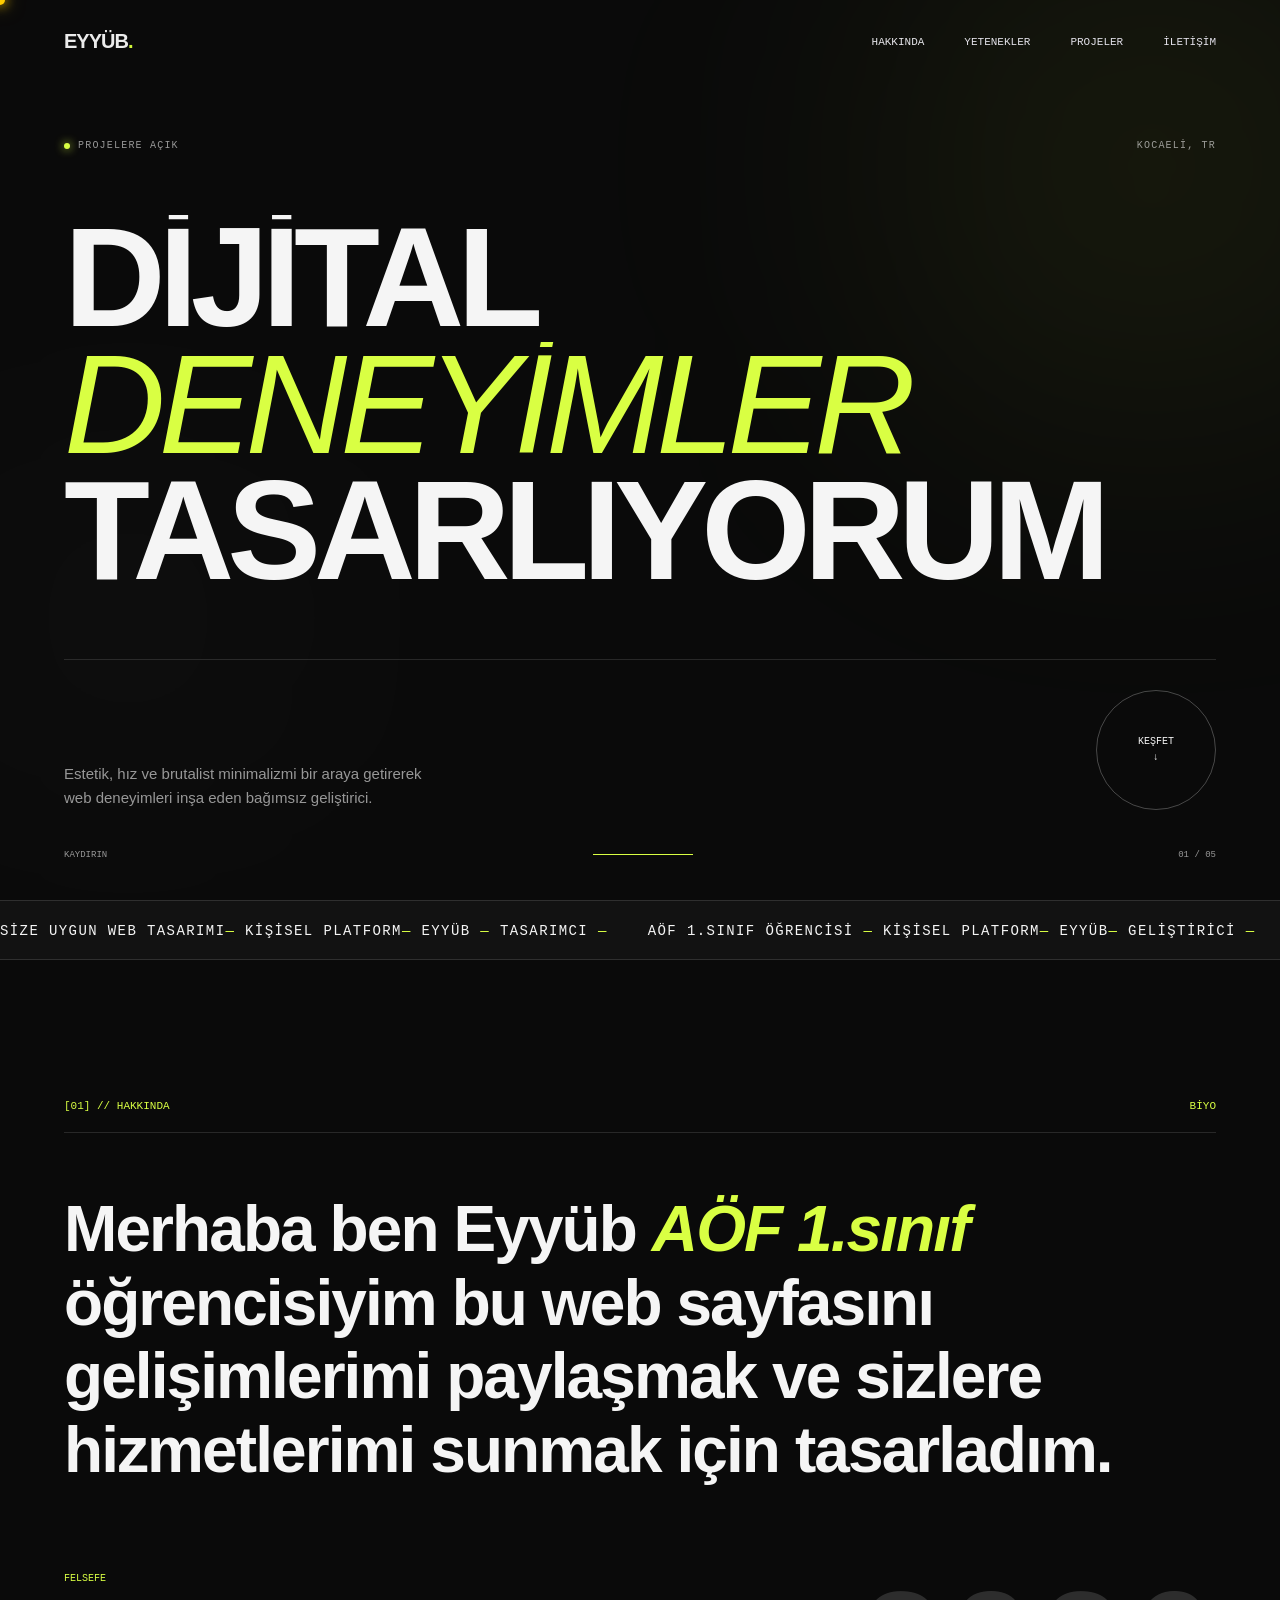
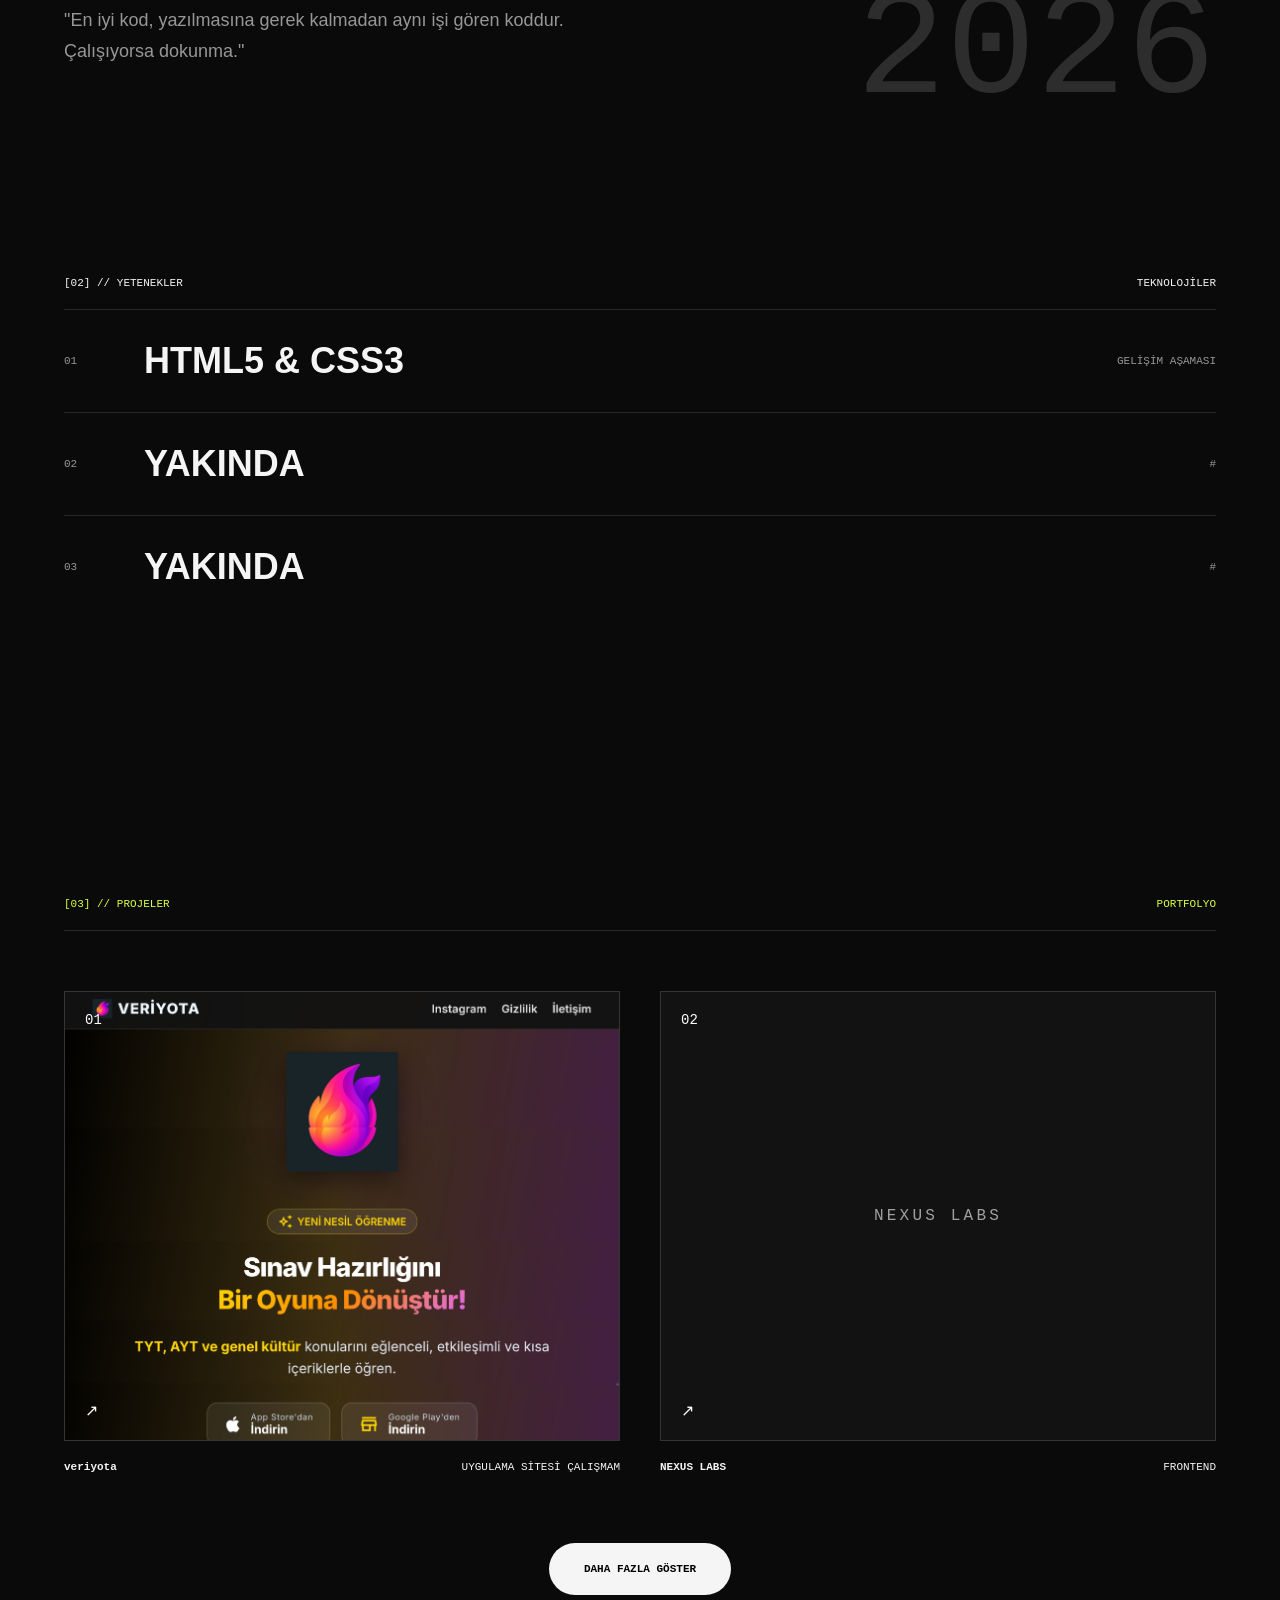
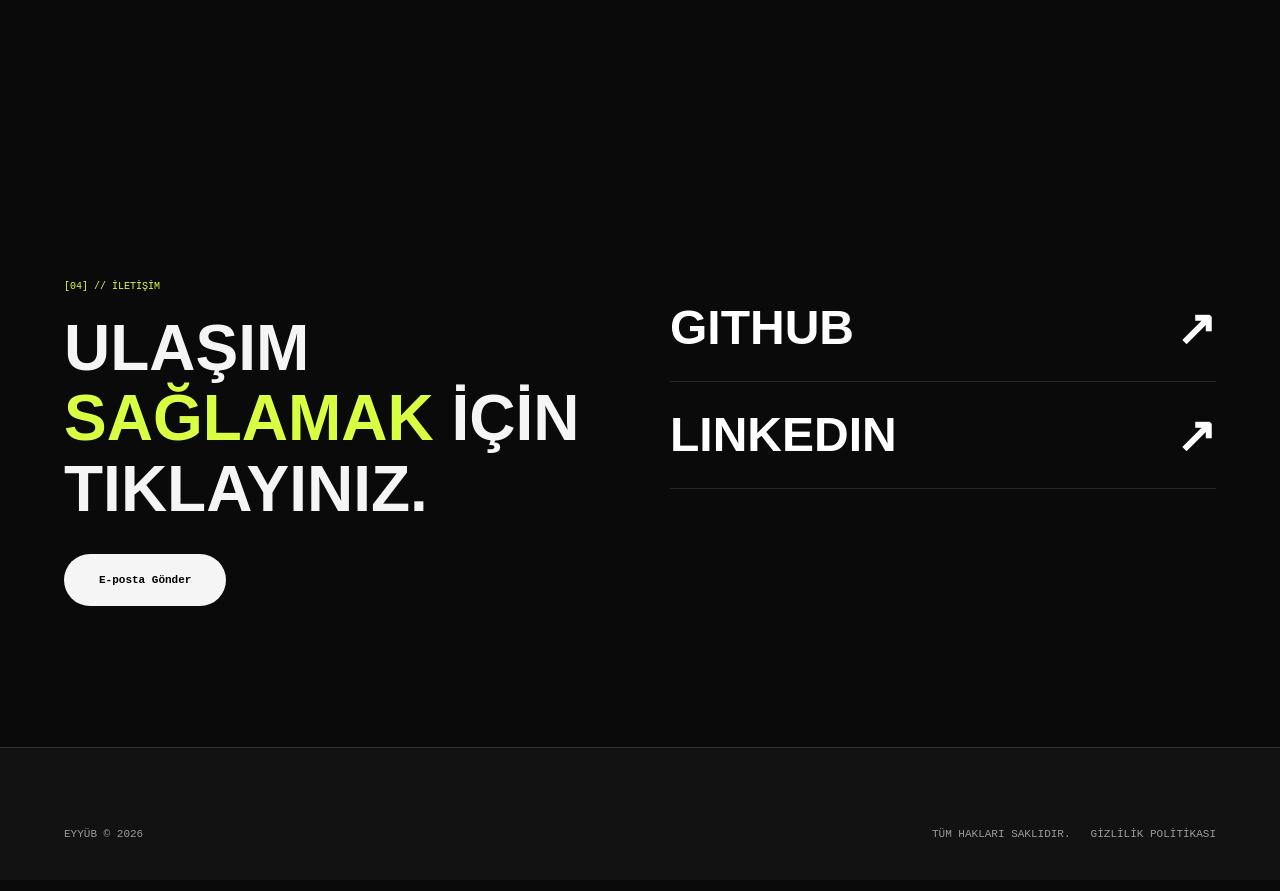
==== commit c67660d5: "Update index.html" ====
--- a/index.html
+++ b/index.html
@@ -182,7 +182,7 @@
           <div class="proje-gorsel">
             <span class="proje-numara">01</span>
             <span class="proje-resim"><img src="proje1.png" alt="proje 1" /></span>
-            <div class="proje-yakinda">.</div>
+            <div class="proje-yakinda"></div>
             <span class="proje-ok">↗</span>
           </div>
           <div class="proje-bilgi">
--- a/style.css
+++ b/style.css
@@ -477,6 +477,7 @@
 .proje-gorsel {
     width: 100%;
     height: 450px;
+   object-fit:cover;
     aspect-ratio: 4/3;
     position: relative;
     display: flex;
@@ -942,3 +943,17 @@
         display: none !important;
     }
 }
+/* Proje Resim Düzenlemesi */
+.proje-resim {
+    width: 100%;
+    height: 100%;
+    display: block;
+}
+
+.proje-resim img {
+    width: 100%;
+    height: 100%;
+    object-fit: cover; /* Resmi kutuya kırpıp tam oturtur */
+    object-position: center;
+    display: block;
+}
